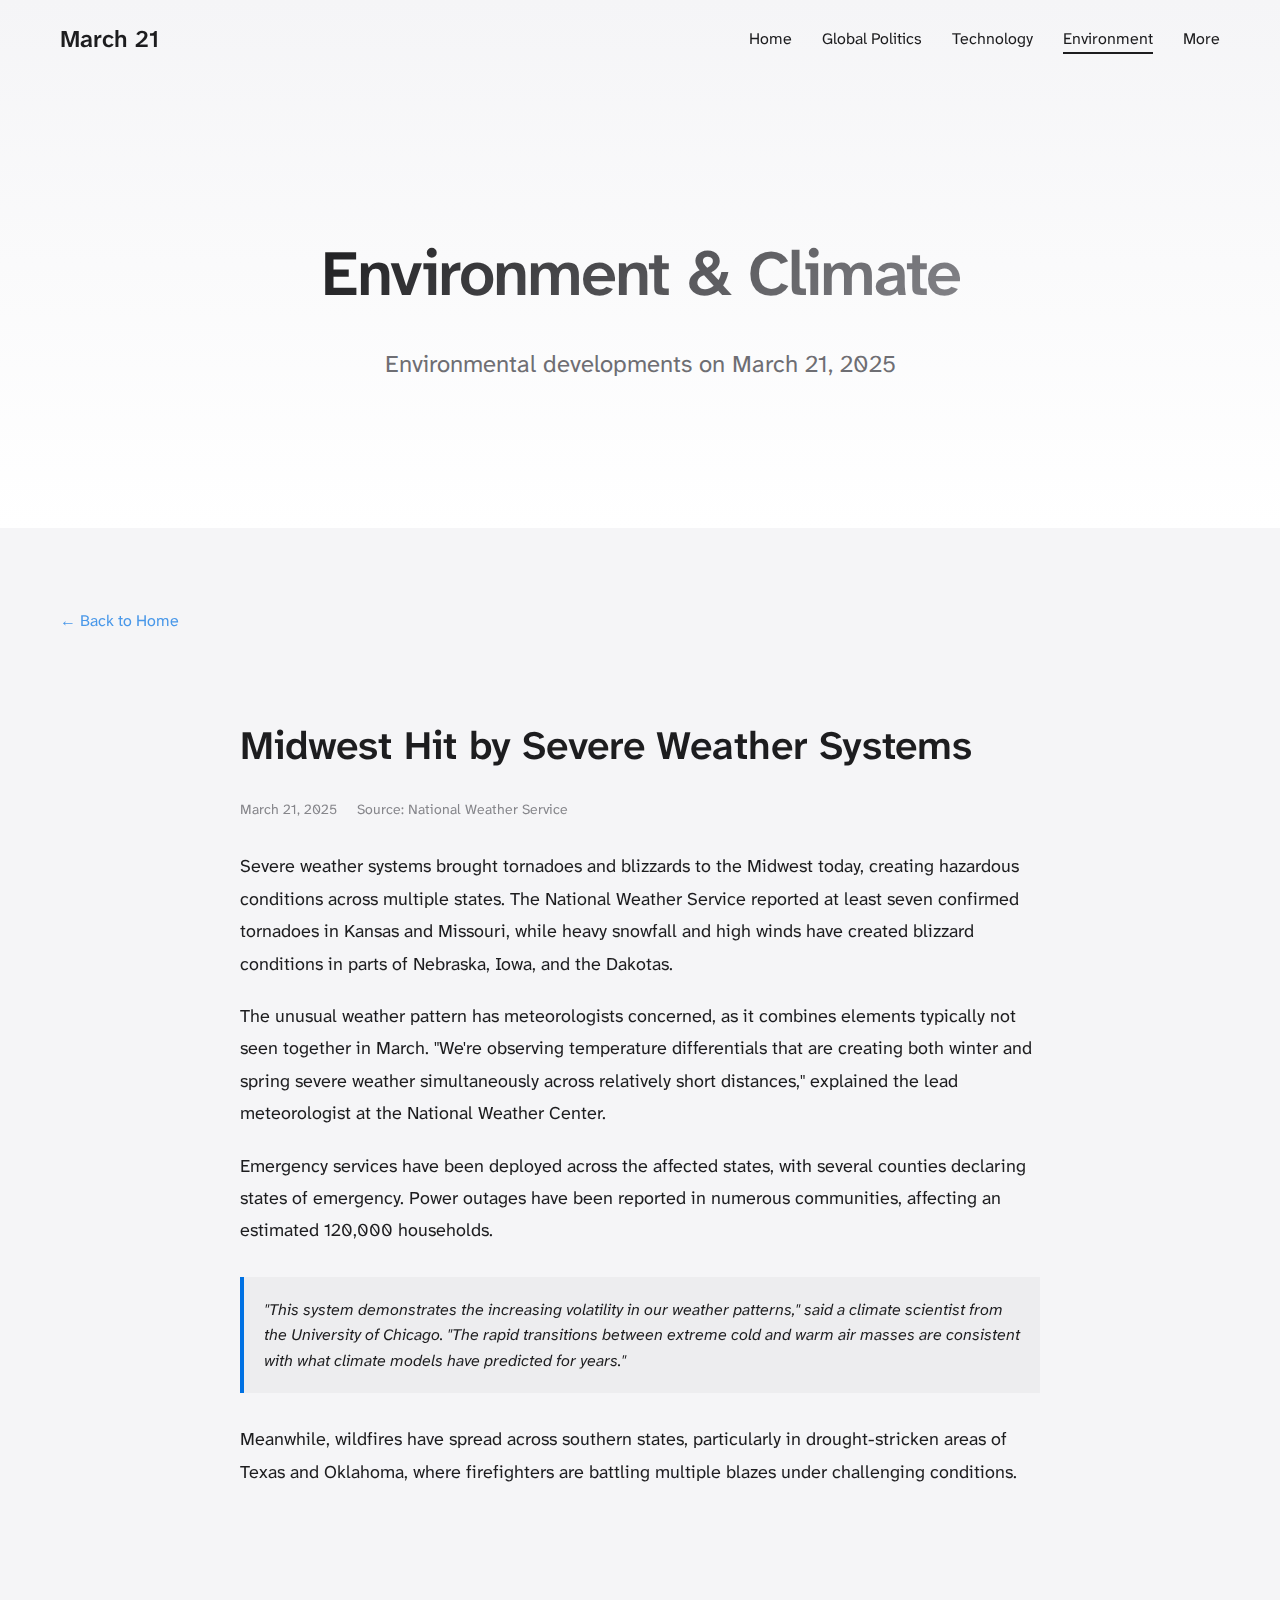
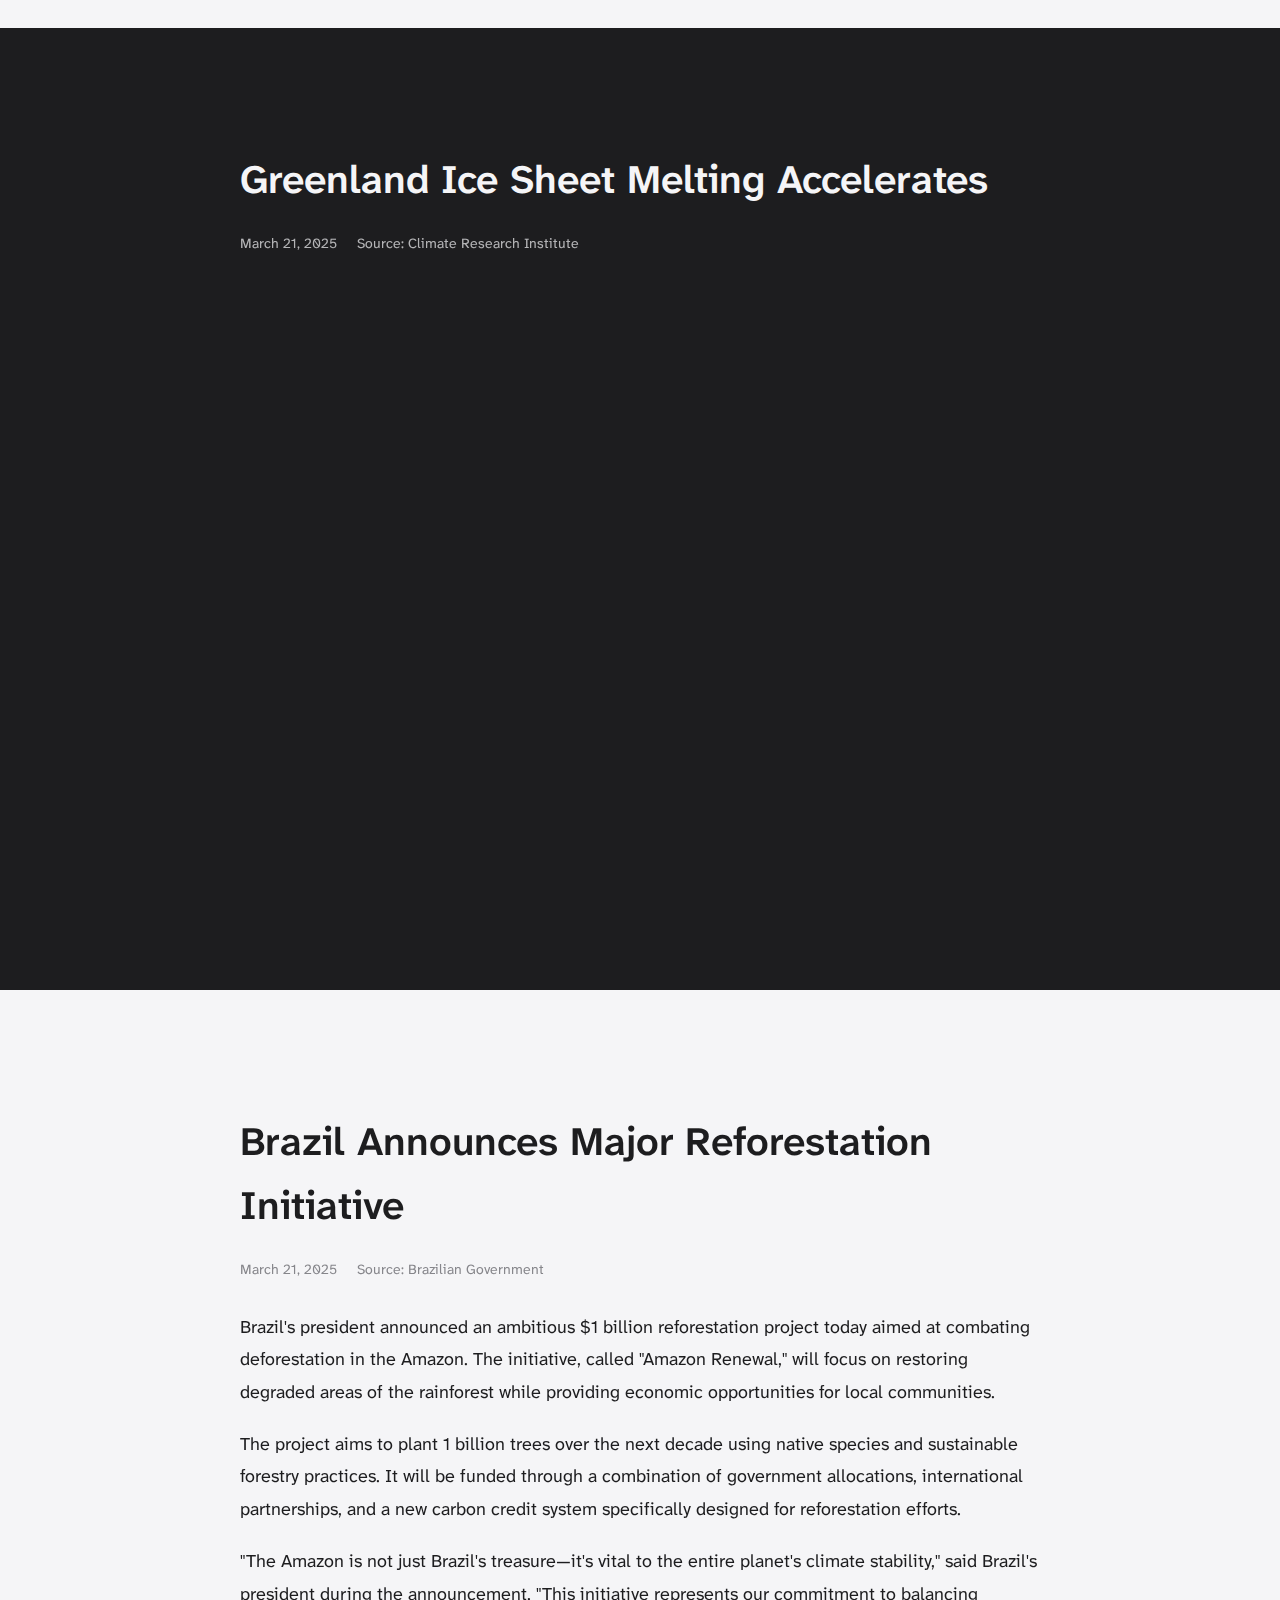
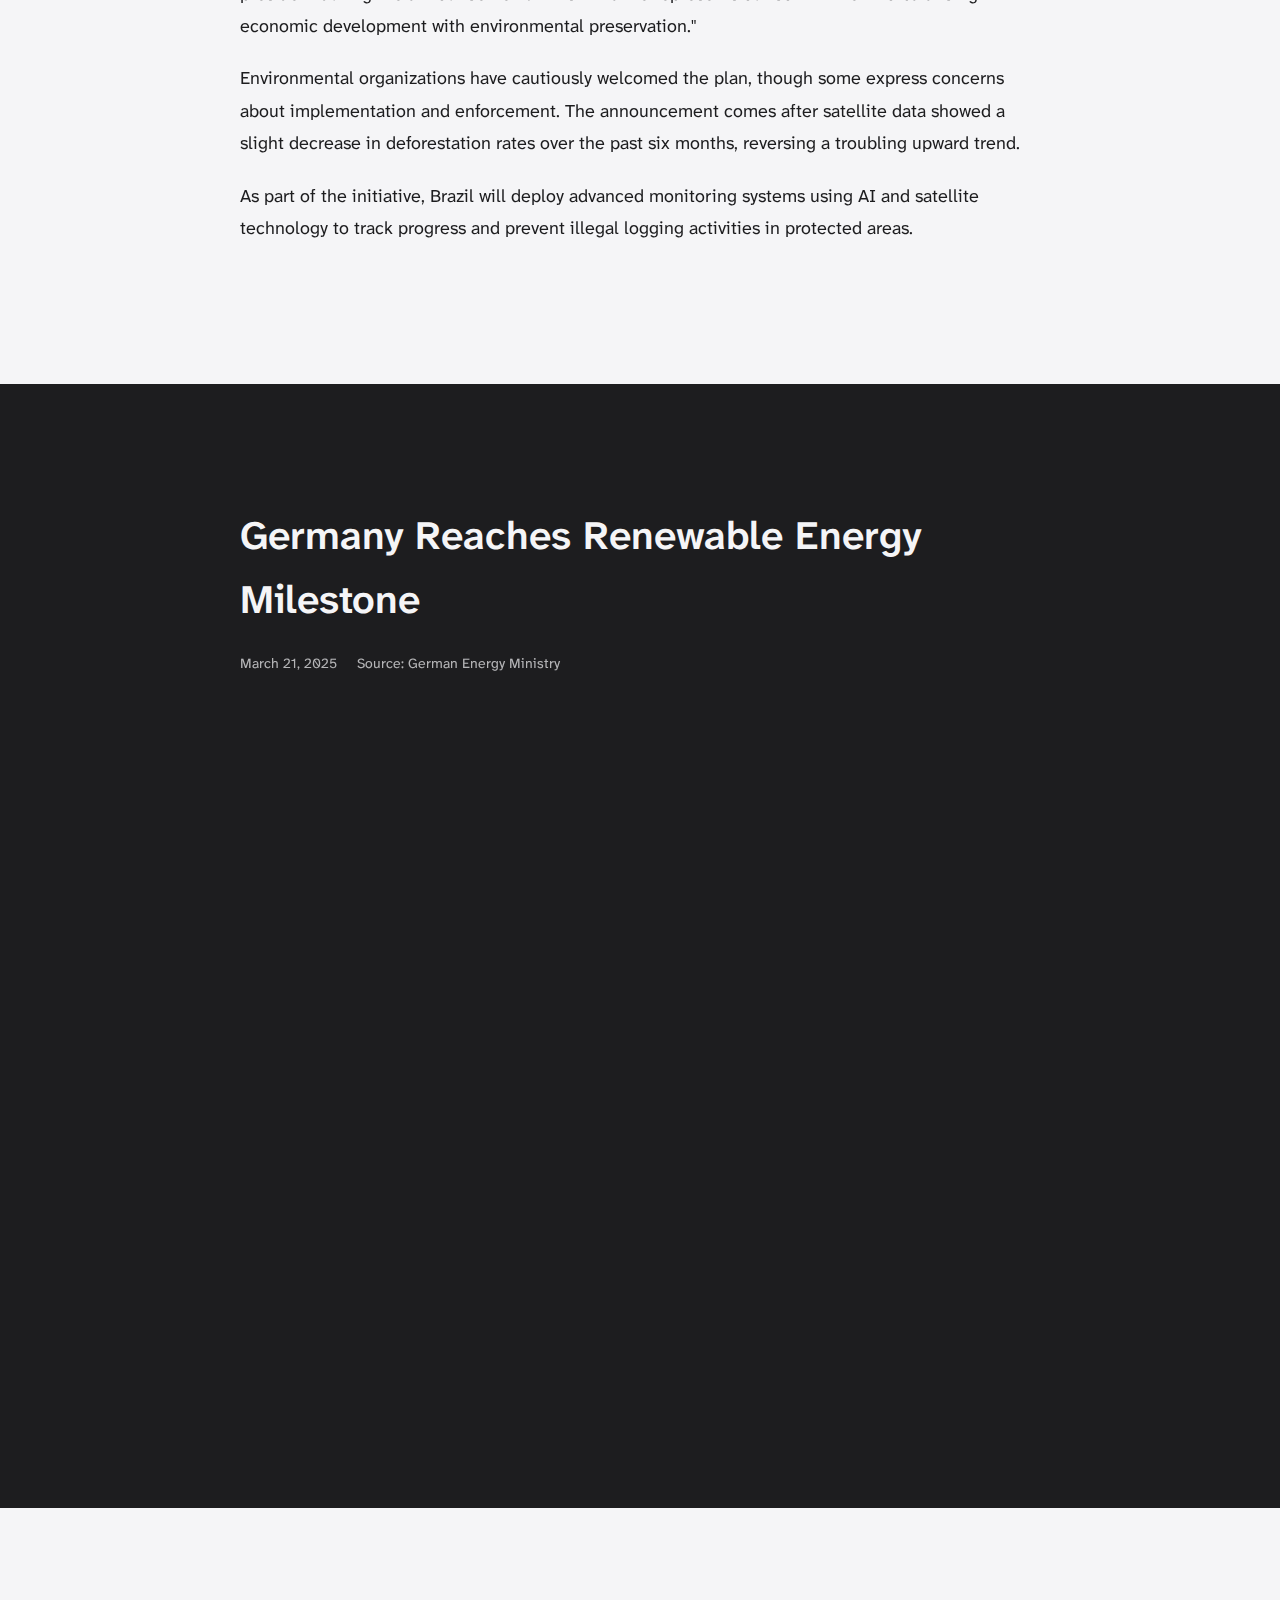
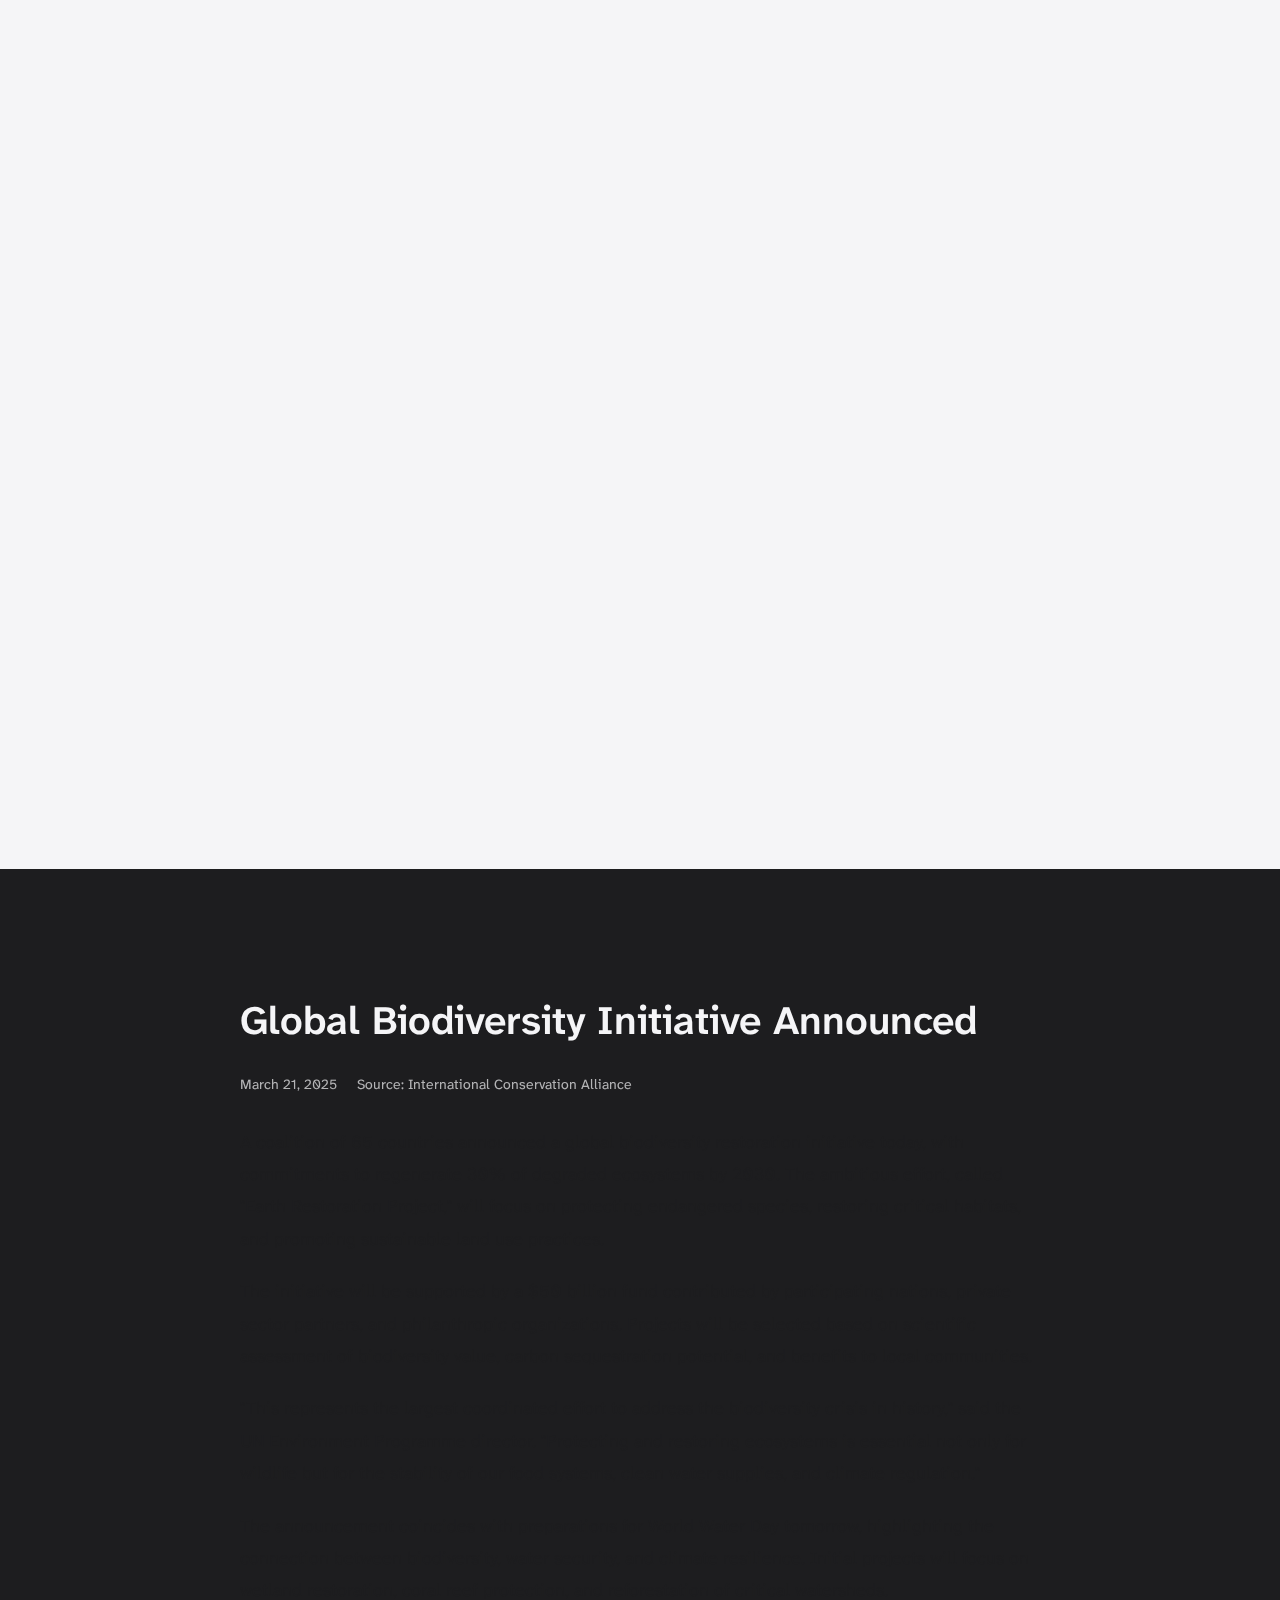
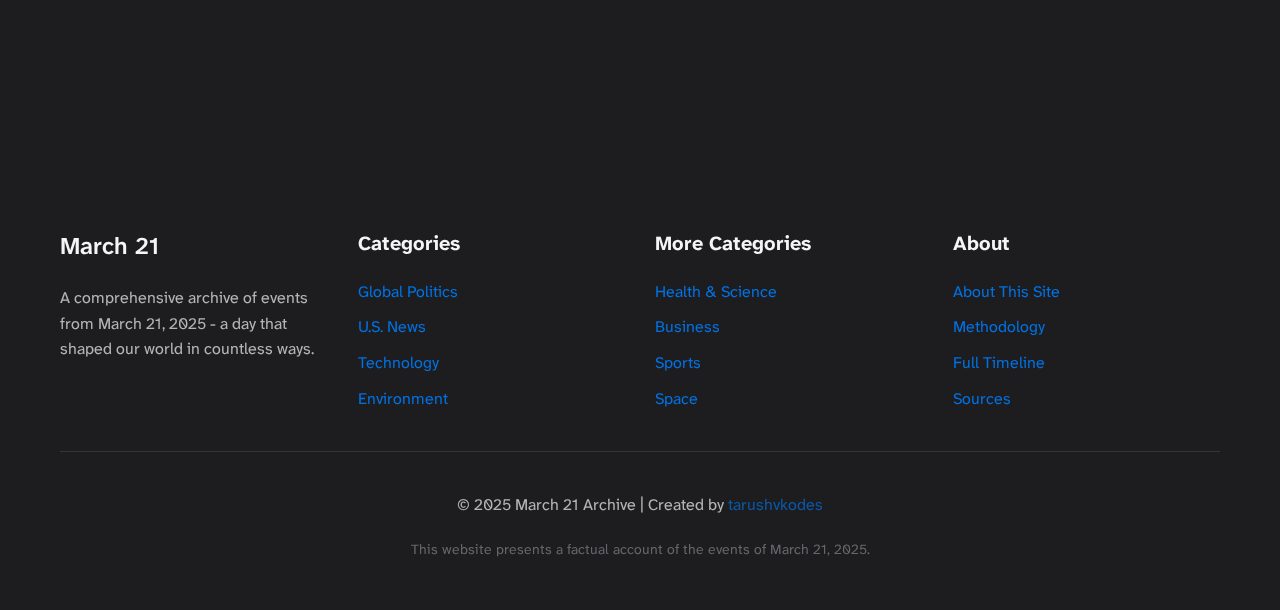
==== categories/environment.html @ 40aaa17e "Add health category page with articles and news updates" ====
<!DOCTYPE html>
<html lang="en">
<head>
    <meta charset="UTF-8">
    <meta name="viewport" content="width=device-width, initial-scale=1.0">
    <title>Environment | March 21, 2025</title>
    <link rel="stylesheet" href="../styles.css">
    <link rel="preconnect" href="https://fonts.googleapis.com">
    <link rel="preconnect" href="https://fonts.gstatic.com" crossorigin>
    <link href="https://fonts.googleapis.com/css2?family=Atkinson+Hyperlegible+Next:ital,wght@0,200..800;1,200..800&family=Atkinson+Hyperlegible:ital,wght@0,400;0,700;1,400;1,700&display=swap" rel="stylesheet">
    <meta name="description" content="Environmental news from March 21, 2025">
</head>
<body>
    <div class="cursor-glow"></div>
    
    <header class="category-header">
        <div class="container">
            <nav>
                <div class="logo"><a href="../index.html">March 21</a></div>
                <ul class="nav-links">
                    <li><a href="../index.html">Home</a></li>
                    <li><a href="politics.html">Global Politics</a></li>
                    <li><a href="technology.html">Technology</a></li>
                    <li><a href="environment.html" class="active">Environment</a></li>
                    <li><a href="more.html">More</a></li>
                </ul>
            </nav>
            
            <div class="hero">
                <h1 class="fade-in">Environment & Climate</h1>
                <p class="subtitle fade-in">Environmental developments on March 21, 2025</p>
            </div>
        </div>
    </header>

    <section id="midwest-weather" class="section">
        <div class="container">
            <a href="../index.html" class="back-link">← Back to Home</a>
            <article class="article">
                <h2>Midwest Hit by Severe Weather Systems</h2>
                <div class="article-meta">
                    <span>March 21, 2025</span>
                    <span>Source: National Weather Service</span>
                </div>
                <p>Severe weather systems brought tornadoes and blizzards to the Midwest today, creating hazardous conditions across multiple states. The National Weather Service reported at least seven confirmed tornadoes in Kansas and Missouri, while heavy snowfall and high winds have created blizzard conditions in parts of Nebraska, Iowa, and the Dakotas.</p>
                
                <p>The unusual weather pattern has meteorologists concerned, as it combines elements typically not seen together in March. "We're observing temperature differentials that are creating both winter and spring severe weather simultaneously across relatively short distances," explained the lead meteorologist at the National Weather Center.</p>
                
                <p>Emergency services have been deployed across the affected states, with several counties declaring states of emergency. Power outages have been reported in numerous communities, affecting an estimated 120,000 households.</p>

                <blockquote>
                    "This system demonstrates the increasing volatility in our weather patterns," said a climate scientist from the University of Chicago. "The rapid transitions between extreme cold and warm air masses are consistent with what climate models have predicted for years."
                </blockquote>

                <p>Meanwhile, wildfires have spread across southern states, particularly in drought-stricken areas of Texas and Oklahoma, where firefighters are battling multiple blazes under challenging conditions.</p>
            </article>
        </div>
    </section>

    <section id="greenland-ice" class="section dark">
        <div class="container">
            <article class="article">
                <h2>Greenland Ice Sheet Melting Accelerates</h2>
                <div class="article-meta">
                    <span>March 21, 2025</span>
                    <span>Source: Climate Research Institute</span>
                </div>
                <p>A new study published today revealed that Greenland's ice sheet is melting faster than previously predicted due to rising global temperatures. Researchers using satellite data and field measurements have documented unprecedented rates of ice loss, particularly along the western edge of the ice sheet.</p>
                
                <p>The study, conducted by an international team of glaciologists and climate scientists, indicates that current melting rates are approximately 30% higher than estimates from just three years ago. This acceleration could have significant implications for global sea level rise projections.</p>
                
                <p>"What's particularly concerning is that we're observing structural changes in the ice sheet that suggest a potential tipping point," said the lead researcher. "Once these processes begin, they can be difficult to reverse even if global temperatures stabilize."</p>

                <p>The findings indicate that if current trends continue, sea levels could rise by an additional 7-10 centimeters by 2050 compared to previous estimates, potentially affecting coastal communities worldwide. The researchers emphasized the urgent need for climate action to mitigate these effects.</p>
                
                <p>The study comes as world leaders prepare for the upcoming UN Climate Summit, where achieving net-zero emissions by 2050 will be a central focus of discussions.</p>
            </article>
        </div>
    </section>

    <section id="brazil-reforestation" class="section">
        <div class="container">
            <article class="article">
                <h2>Brazil Announces Major Reforestation Initiative</h2>
                <div class="article-meta">
                    <span>March 21, 2025</span>
                    <span>Source: Brazilian Government</span>
                </div>
                <p>Brazil's president announced an ambitious $1 billion reforestation project today aimed at combating deforestation in the Amazon. The initiative, called "Amazon Renewal," will focus on restoring degraded areas of the rainforest while providing economic opportunities for local communities.</p>
                
                <p>The project aims to plant 1 billion trees over the next decade using native species and sustainable forestry practices. It will be funded through a combination of government allocations, international partnerships, and a new carbon credit system specifically designed for reforestation efforts.</p>
                
                <p>"The Amazon is not just Brazil's treasure—it's vital to the entire planet's climate stability," said Brazil's president during the announcement. "This initiative represents our commitment to balancing economic development with environmental preservation."</p>

                <p>Environmental organizations have cautiously welcomed the plan, though some express concerns about implementation and enforcement. The announcement comes after satellite data showed a slight decrease in deforestation rates over the past six months, reversing a troubling upward trend.</p>
                
                <p>As part of the initiative, Brazil will deploy advanced monitoring systems using AI and satellite technology to track progress and prevent illegal logging activities in protected areas.</p>
            </article>
        </div>
    </section>

    <section id="renewable-energy" class="section dark">
        <div class="container">
            <article class="article">
                <h2>Germany Reaches Renewable Energy Milestone</h2>
                <div class="article-meta">
                    <span>March 21, 2025</span>
                    <span>Source: German Energy Ministry</span>
                </div>
                <p>Germany announced today that 80% of its energy now comes from renewable sources, marking a significant milestone in the country's transition away from fossil fuels. The achievement comes three years ahead of the government's original target and positions Germany as a global leader in renewable energy adoption.</p>
                
                <p>The energy mix includes wind (42%), solar (28%), biomass (6%), and hydroelectric power (4%), with the remaining 20% coming from natural gas and other sources. Nuclear power, which Germany began phasing out after the 2011 Fukushima disaster, now contributes zero percent to the national grid.</p>
                
                <p>"This achievement demonstrates that with the right policies and investments, a major industrial economy can successfully transition to clean energy," said Germany's Minister for Economic Affairs and Climate Action. "The next phase will focus on energy storage solutions and grid modernization to reach our 100% renewable goal by 2035."</p>

                <p>The transition has created over 300,000 jobs in the renewable sector while reducing Germany's carbon emissions by 65% compared to 1990 levels. The country's success has been attributed to consistent policy support, technological innovation, and strong public backing for climate initiatives.</p>
                
                <p>Industry analysts note that Germany's experience offers valuable lessons for other nations seeking to decarbonize their economies, particularly in managing grid stability with high percentages of variable renewable sources.</p>
            </article>
        </div>
    </section>

    <section id="other-environmental" class="section">
        <div class="container">
            <h2 class="section-title reveal">More Environmental Developments</h2>
            <div class="news-grid">
                <div class="news-card reveal">
                    <div class="news-content">
                        <h3>Antarctic Ice Shelf Collapse Warning</h3>
                        <div class="news-tags">
                            <span class="news-tag">Antarctica</span>
                            <span class="news-tag">Climate Crisis</span>
                        </div>
                        <p>Scientists issued warnings about the potential collapse of a major Antarctic ice shelf due to warming ocean temperatures. Satellite imagery shows significant cracks forming in the structure, raising concerns about accelerated ice loss.</p>
                    </div>
                </div>
                
                <div class="news-card reveal">
                    <div class="news-content">
                        <h3>California Drought Relief</h3>
                        <div class="news-tags">
                            <span class="news-tag">U.S.</span>
                            <span class="news-tag">Water Resources</span>
                        </div>
                        <p>Heavy rainfall over the past month has significantly alleviated California's long-standing drought conditions. Reservoir levels in key watersheds have risen to 85% of historical averages, providing relief to agriculture and municipal water systems.</p>
                    </div>
                </div>
                
                <div class="news-card reveal">
                    <div class="news-content">
                        <h3>Coral Reef Restoration Success</h3>
                        <div class="news-tags">
                            <span class="news-tag">Marine Conservation</span>
                            <span class="news-tag">Indonesia</span>
                        </div>
                        <p>Marine biologists reported significant progress in restoring coral reefs off the coast of Indonesia. The program, which uses heat-resistant coral species and innovative growing techniques, has revitalized over 20 hectares of damaged reef.</p>
                    </div>
                </div>
                
                <div class="news-card reveal">
                    <div class="news-content">
                        <h3>Electric Vehicle Adoption Surge</h3>
                        <div class="news-tags">
                            <span class="news-tag">Transportation</span>
                            <span class="news-tag">Clean Energy</span>
                        </div>
                        <p>Global electric vehicle sales reached record highs, accounting for 30% of all new car purchases this year. The surge is attributed to improved battery technology, expanded charging infrastructure, and government incentives in major markets.</p>
                    </div>
                </div>
                
                <div class="news-card reveal">
                    <div class="news-content">
                        <h3>Record Australian Heatwave</h3>
                        <div class="news-tags">
                            <span class="news-tag">Australia</span>
                            <span class="news-tag">Extreme Weather</span>
                        </div>
                        <p>Parts of Australia experienced record-breaking temperatures today, with some areas exceeding 46°C (115°F). Health officials have issued emergency warnings as the extreme heat strains power grids and increases wildfire risks.</p>
                    </div>
                </div>
                
                <div class="news-card reveal">
                    <div class="news-content">
                        <h3>Amazon Fires Intensify</h3>
                        <div class="news-tags">
                            <span class="news-tag">South America</span>
                            <span class="news-tag">Deforestation</span>
                        </div>
                        <p>Satellite images showed a significant increase in deforestation and fires in the Amazon rainforest, particularly in areas where enforcement has been reduced. Environmental groups are calling for immediate international intervention.</p>
                    </div>
                </div>
            </div>
        </div>
    </section>

    <section id="biodiversity" class="section dark">
        <div class="container">
            <article class="article">
                <h2>Global Biodiversity Initiative Announced</h2>
                <div class="article-meta">
                    <span>March 21, 2025</span>
                    <span>Source: International Conservation Alliance</span>
                </div>
                <p>A coalition of 65 countries announced a global biodiversity restoration initiative today, with commitments to regenerate 30% of degraded ecosystems by 2030. The ambitious effort, called "Earth Restoration Project," will focus on protecting endangered species, restoring critical habitats, and promoting sustainable land use practices.</p>
                
                <p>The initiative will be supported by a $50 billion fund contributed by participating nations, private sector partners, and philanthropic organizations. Projects will be selected based on scientific assessment of biodiversity value, carbon sequestration potential, and benefits to local communities.</p>
                
                <p>"This represents the largest coordinated effort to address the biodiversity crisis in history," said the UN Environment Programme director. "Protecting and restoring ecosystems is essential not only for wildlife but for the stability of our food systems, clean water supplies, and climate regulation."</p>

                <p>The announcement coincides with preparations for World Water Day tomorrow, highlighting the connection between biodiversity, water security, and climate resilience. Initial projects will focus on wetland restoration, coral reef protection, and reforestation of critical watersheds.</p>
            </article>
        </div>
    </section>

    <footer>
        <div class="container">
            <div class="footer-grid">
                <div class="footer-column">
                    <div class="logo footer-logo">March 21</div>
                    <p>A comprehensive archive of events from March 21, 2025 - a day that shaped our world in countless ways.</p>
                </div>
                <div class="footer-column">
                    <h4>Categories</h4>
                    <ul>
                        <li><a href="politics.html">Global Politics</a></li>
                        <li><a href="us-news.html">U.S. News</a></li>
                        <li><a href="technology.html">Technology</a></li>
                        <li><a href="environment.html">Environment</a></li>
                    </ul>
                </div>
                <div class="footer-column">
                    <h4>More Categories</h4>
                    <ul>
                        <li><a href="health.html">Health & Science</a></li>
                        <li><a href="business.html">Business</a></li>
                        <li><a href="sports.html">Sports</a></li>
                        <li><a href="space.html">Space</a></li>
                    </ul>
                </div>
                <div class="footer-column">
                    <h4>About</h4>
                    <ul>
                        <li><a href="../about.html">About This Site</a></li>
                        <li><a href="../methodology.html">Methodology</a></li>
                        <li><a href="../timeline.html">Full Timeline</a></li>
                        <li><a href="../sources.html">Sources</a></li>
                    </ul>
                </div>
            </div>
            <div class="footer-bottom">
                <p>© 2025 March 21 Archive | Created by <a href="https://github.com/tarushvkodes" target="_blank">tarushvkodes</a></p>
                <p class="footer-note">This website presents a factual account of the events of March 21, 2025.</p>
            </div>
        </div>
    </footer>

    <script src="../script.js"></script>
</body>
</html>
---- styles.css ----
/* Base styles and variables */
:root {
    --primary-dark: #111;
    --primary-light: #fff;
    --accent-color: #0071e3;
    --accent-hover: #0077ed;
    --gray-100: #f5f5f7;
    --gray-200: #e8e8ed;
    --gray-300: #d2d2d7;
    --gray-400: #86868b;
    --gray-500: #6e6e73;
    --gray-800: #1d1d1f;
    --transition-standard: all 0.3s cubic-bezier(0.25, 0.46, 0.45, 0.94);
    --transition-slow: all 0.5s cubic-bezier(0.25, 0.46, 0.45, 0.94);
    --shadow-soft: 0 10px 30px rgba(0, 0, 0, 0.05);
    --shadow-strong: 0 30px 60px rgba(0, 0, 0, 0.12);
    --primary-color: #0071e3;
    --secondary-color: #146ef5;
    --dark-bg: #1d1d1f;
    --light-bg: #f5f5f7;
    --text-color: #1d1d1f;
    --text-color-light: #f5f5f7;
    --text-color-muted: #86868b;
    --border-color: #d2d2d7;
    --card-bg: #fff;
    --card-bg-dark: #2c2c2e;
    --shadow: 0 4px 12px rgba(0, 0, 0, 0.08);
    --transition: all 0.3s ease;
    --radius: 12px;
    --primary-font: 'Atkinson Hyperlegible Next', 'Atkinson Hyperlegible', -apple-system, BlinkMacSystemFont, 'Segoe UI', Roboto, Oxygen, Ubuntu, Cantarell, 'Open Sans', 'Helvetica Neue', sans-serif;
}

/* Reset and Base */
* {
    margin: 0;
    padding: 0;
    box-sizing: border-box;
}

html {
    scroll-behavior: smooth;
    font-size: 16px;
}

body {
    font-family: var(--primary-font);
    line-height: 1.6;
    color: var(--text-color);
    background-color: var(--light-bg);
    overflow-x: hidden;
}

a {
    color: var(--primary-color);
    text-decoration: none;
    transition: var(--transition);
}

a:hover {
    color: var(--secondary-color);
}

ul {
    list-style: none;
}

img {
    max-width: 100%;
    height: auto;
}

/* Layout */
.container {
    width: 100%;
    max-width: 1200px;
    margin: 0 auto;
    padding: 0 20px;
    position: relative;
}

.section {
    padding: 80px 0;
    position: relative;
    overflow: hidden;
}

.section.dark {
    background-color: var(--dark-bg);
    color: var(--text-color-light);
}

/* Custom cursor glow effect */
.cursor-glow {
    position: fixed;
    width: 300px;
    height: 300px;
    border-radius: 50%;
    background: radial-gradient(circle, rgba(20, 110, 245, 0.15) 0%, rgba(255, 255, 255, 0) 70%);
    pointer-events: none;
    transform: translate(-50%, -50%);
    z-index: -1;
    opacity: 0;
    transition: opacity 0.3s ease;
}

/* Navigation */
header {
    min-height: 100vh;
    display: flex;
    flex-direction: column;
    position: relative;
    background: linear-gradient(180deg, #f5f5f7 0%, #ffffff 100%);
}

/* Smaller header for category pages */
header.category-header {
    min-height: 50vh;
}

nav {
    display: flex;
    justify-content: space-between;
    align-items: center;
    padding: 20px 0;
    position: relative;
    z-index: 100;
}

.scrolled nav {
    background-color: rgba(255, 255, 255, 0.9);
    backdrop-filter: blur(20px);
    -webkit-backdrop-filter: blur(20px);
    padding: 20px 30px;
    border-radius: 20px;
    box-shadow: var(--shadow-soft);
    transform: translateY(15px);
}

.logo {
    font-weight: 600;
    font-size: 1.5rem;
}

.logo a {
    color: inherit;
    text-decoration: none;
}

.logo a:hover {
    color: var(--accent-color);
}

.nav-links {
    display: flex;
    list-style: none;
    gap: 30px;
}

.nav-links li a {
    text-decoration: none;
    color: inherit;
    font-weight: 400;
    transition: var(--transition);
    position: relative;
}

.nav-links li a::after {
    content: '';
    position: absolute;
    bottom: -5px;
    left: 0;
    width: 0;
    height: 2px;
    background-color: currentColor;
    transition: var(--transition);
}

.nav-links li a:hover::after,
.nav-links li a.active::after {
    width: 100%;
}

/* Hero section */
.hero {
    display: flex;
    flex-direction: column;
    justify-content: center;
    align-items: center;
    text-align: center;
    height: 100vh;
    padding-top: 60px;
}

.category-header .hero {
    height: 50vh;
}

.hero h1 {
    font-size: 4rem;
    font-weight: 600;
    letter-spacing: -2px;
    margin-bottom: 20px;
    background: linear-gradient(135deg, var(--gray-800) 0%, var(--gray-400) 100%);
    -webkit-background-clip: text;
    -webkit-text-fill-color: transparent;
}

.hero .subtitle {
    font-size: 1.5rem;
    font-weight: 400;
    color: var(--gray-500);
    max-width: 600px;
    margin: 0 auto 60px;
}

.scroll-indicator {
    position: absolute;
    bottom: 40px;
    left: 50%;
    transform: translateX(-50%);
    display: flex;
    flex-direction: column;
    align-items: center;
    gap: 10px;
    color: var(--gray-400);
    animation: fadeInUp 2s ease forwards;
    opacity: 0;
    animation-delay: 2s;
}

.scroll-indicator span {
    font-size: 0.875rem;
    letter-spacing: 1px;
}

.arrow {
    width: 30px;
    height: 30px;
    border-right: 2px solid white;
    border-bottom: 2px solid white;
    transform: rotate(45deg);
    animation: bounceArrow 2s infinite;
}

/* Sections */
.section-title {
    font-size: 2.5rem;
    font-weight: 600;
    letter-spacing: -1px;
    margin-bottom: 40px;
    text-align: center;
}

.dark .section-title {
    background: linear-gradient(135deg, var(--primary-light) 0%, var(--gray-300) 100%);
    -webkit-background-clip: text;
    -webkit-text-fill-color: transparent;
}

.section-subtitle {
    font-size: 1.25rem;
    margin-bottom: 50px;
    text-align: center;
    color: var(--text-color-muted);
}

.dark .section-subtitle {
    color: var(--text-color-light);
    opacity: 0.7;
}

/* Highlights section */
.highlights-grid {
    display: grid;
    grid-template-columns: repeat(auto-fit, minmax(250px, 1fr));
    gap: 30px;
    margin: 40px 0;
}

.highlight-card {
    background-color: var(--card-bg);
    border-radius: var(--radius);
    padding: 30px;
    transition: var(--transition);
    transform: translateY(0);
    box-shadow: var(--shadow);
    display: flex;
    flex-direction: column;
}

.dark .highlight-card {
    background-color: var(--card-bg-dark);
}

.highlight-card:hover {
    transform: translateY(-5px);
    box-shadow: 0 10px 30px rgba(0, 0, 0, 0.15);
}

.card-icon {
    font-size: 2rem;
    margin-bottom: 15px;
}

.highlight-card h3 {
    font-size: 1.5rem;
    font-weight: 500;
    margin-bottom: 15px;
}

.highlight-card p {
    color: var(--text-color-muted);
    flex-grow: 1;
}

.dark .highlight-card p {
    color: var(--text-color-light);
    opacity: 0.7;
}

.card-link {
    margin-top: 20px;
    font-weight: 500;
    display: inline-flex;
    align-items: center;
}

.card-link:after {
    content: '→';
    margin-left: 5px;
    transition: var(--transition);
}

.card-link:hover:after {
    margin-left: 10px;
}

/* Category Grid for Homepage */
.category-grid {
    display: grid;
    grid-template-columns: repeat(auto-fill, minmax(300px, 1fr));
    gap: 30px;
    margin: 40px 0;
}

.category-card {
    background-color: rgba(255, 255, 255, 0.1);
    border: 1px solid rgba(255, 255, 255, 0.1);
    border-radius: var(--radius);
    padding: 30px;
    transition: var(--transition);
    text-align: center;
    color: white;
    text-decoration: none;
}

.category-card:hover {
    background-color: rgba(255, 255, 255, 0.15);
    transform: translateY(-5px);
    border-color: rgba(255, 255, 255, 0.2);
    color: white;
}

.category-icon {
    font-size: 2rem;
    margin-bottom: 20px;
}

.category-card h3 {
    font-size: 1.5rem;
    font-weight: 500;
    margin-bottom: 15px;
}

.category-card p {
    opacity: 0.8;
}

/* Technology section */
.tech-showcase {
    display: grid;
    grid-template-columns: repeat(auto-fit, minmax(300px, 1fr));
    gap: 30px;
    margin-top: 40px;
}

.tech-item {
    background-color: rgba(255, 255, 255, 0.1);
    border-radius: var(--radius);
    padding: 30px;
    box-shadow: var(--shadow);
}

.tech-item h3 {
    font-size: 1.5rem;
    font-weight: 500;
    margin-bottom: 15px;
}

.tech-item p {
    opacity: 0.8;
    margin-bottom: 20px;
}

.tech-details {
    display: flex;
    flex-wrap: wrap;
    gap: 10px;
    margin-bottom: 20px;
}

.tech-details span {
    background-color: rgba(255, 255, 255, 0.1);
    padding: 5px 12px;
    border-radius: 20px;
    font-size: 0.875rem;
}

/* Timeline section */
.event-timeline {
    position: relative;
    max-width: 800px;
    margin: 0 auto 50px;
    padding: 20px 0;
}

.event-timeline::before {
    content: '';
    position: absolute;
    left: 30px;
    top: 0;
    bottom: 0;
    width: 2px;
    background-color: var(--border-color);
}

.dark .event-timeline::before {
    background-color: rgba(255, 255, 255, 0.2);
}

.timeline-item {
    margin-bottom: 60px;
    position: relative;
    padding-left: 80px;
    padding: 0 0 40px 50px;
}

.timeline-marker {
    position: absolute;
    left: 22px;
    top: 5px;
    width: 20px;
    height: 20px;
    border-radius: 50%;
    background-color: var(--primary-color);
    border: 3px solid white;
    box-shadow: 0 0 0 3px rgba(0, 113, 227, 0.3);
    left: 13px;
    top: 15px;
    width: 16px;
    height: 16px;
}

.timeline-content {
    background-color: var(--card-bg);
    padding: 20px;
    border-radius: var(--radius);
    box-shadow: var(--shadow);
    position: relative;
}

.dark .timeline-content {
    background-color: var(--card-bg-dark);
}

.timeline-content h3 {
    font-size: 1.5rem;
    font-weight: 500;
    margin-bottom: 10px;
}

.timeline-content p {
    color: var(--text-color-muted);
    margin-bottom: 15px;
}

.dark .timeline-content p {
    color: var(--text-color-light);
    opacity: 0.7;
}

.timeline-more-button {
    text-align: center;
    margin-top: 40px;
    display: flex;
    justify-content: center;
}

/* Culture section */
.culture-grid {
    display: grid;
    grid-template-columns: repeat(auto-fit, minmax(300px, 1fr));
    gap: 30px;
}

.culture-item {
    background-color: var(--card-bg);
    border-radius: var(--radius);
    padding: 30px;
    box-shadow: var(--shadow);
}

.culture-item:hover {
    background-color: rgba(255, 255, 255, 0.07);
}

.culture-item h3 {
    font-size: 1.5rem;
    font-weight: 500;
    margin-bottom: 15px;
    color: var(--accent-color);
}

.culture-item p {
    color: var(--text-color-muted);
}

/* Sources section */
.sources-list {
    display: grid;
    grid-template-columns: repeat(auto-fit, minmax(250px, 1fr));
    gap: 30px;
    margin: 40px 0;
}

.source-item {
    padding: 20px;
    background-color: rgba(255, 255, 255, 0.05);
    border-radius: var(--radius);
}

.source-item h3 {
    font-size: 1.25rem;
    margin-bottom: 20px;
    opacity: 0.9;
}

.source-item ul {
    list-style-type: none;
}

.source-item li {
    padding: 8px 0;
    border-bottom: 1px solid rgba(255, 255, 255, 0.1);
}

.source-item li:last-child {
    border-bottom: none;
}

.source-disclaimer {
    text-align: center;
    opacity: 0.7;
    margin-top: 40px;
}

/* Button styles */
.button {
    display: inline-block;
    background-color: var(--primary-color);
    color: var(--primary-light);
    padding: 12px 25px;
    border-radius: 30px;
    font-weight: 500;
    transition: var(--transition);
}

.button:hover {
    background-color: var(--secondary-color);
    color: white;
    transform: translateY(-2px);
    box-shadow: 0 10px 20px rgba(0, 0, 0, 0.1);
}

/* Category page specific styles */
.news-grid {
    display: grid;
    grid-template-columns: repeat(auto-fit, minmax(300px, 1fr));
    gap: 30px;
    margin: 40px 0;
}

.news-card {
    background: var(--card-bg);
    border-radius: var(--radius);
    overflow: hidden;
    box-shadow: var(--shadow);
    transition: var(--transition);
    height: 100%;
}

.dark .news-card {
    background-color: var(--card-bg-dark);
}

.news-card:hover {
    transform: translateY(-5px);
    box-shadow: 0 10px 30px rgba(0, 0, 0, 0.15);
}

.news-image {
    width: 100%;
    height: 200px;
    background-size: cover;
    background-position: center;
    object-fit: cover;
}

.news-content {
    padding: 20px;
}

.news-content h3 {
    font-size: 1.25rem;
    margin-bottom: 10px;
}

.news-content p {
    color: var(--gray-500);
    margin-bottom: 20px;
}

.news-tags {
    display: flex;
    flex-wrap: wrap;
    gap: 10px;
    margin-bottom: 15px;
}

.news-tag {
    background: var(--gray-200);
    padding: 5px 12px;
    border-radius: 20px;
    font-size: 0.8rem;
    font-weight: 500;
    color: var(--gray-800);
    background-color: rgba(0, 113, 227, 0.1);
    color: var(--primary-color);
    padding: 4px 10px;
    border-radius: 20px;
    font-size: 0.75rem;
    font-weight: 500;
}

.dark .news-tag {
    background-color: rgba(0, 113, 227, 0.2);
}

/* Article content */
.article {
    max-width: 800px;
    margin: 0 auto;
    padding: 40px 0;
}

.article h2 {
    font-size: 2.5rem;
    font-weight: 600;
    margin-bottom: 20px;
}

.article p {
    font-size: 1.125rem;
    line-height: 1.8;
    margin-bottom: 20px;
    color: var(--gray-800);
}

.article blockquote {
    border-left: 4px solid var(--primary-color);
    padding: 20px;
    margin: 30px 0;
    background-color: rgba(0, 0, 0, 0.03);
    font-style: italic;
}

.dark .article blockquote {
    background-color: rgba(255, 255, 255, 0.05);
}

.article-meta {
    display: flex;
    align-items: center;
    gap: 20px;
    margin-bottom: 30px;
    font-size: 0.875rem;
    color: var(--text-color-muted);
}

.dark .article-meta {
    color: var(--text-color-light);
    opacity: 0.7;
}

.article-meta span {
    display: flex;
    align-items: center;
    gap: 5px;
}

.back-link {
    display: inline-flex;
    align-items: center;
    gap: 5px;
    color: var(--accent-color);
    margin-bottom: 20px;
    display: inline-block;
    margin-bottom: 40px;
    opacity: 0.7;
    transition: var(--transition);
}

.back-link:hover {
    text-decoration: underline;
    opacity: 1;
}

/* Footer */
footer {
    background-color: var(--dark-bg);
    color: var(--text-color-light);
    padding: 80px 0 40px;
}

.footer-grid {
    display: grid;
    grid-template-columns: repeat(auto-fit, minmax(200px, 1fr));
    gap: 30px;
    margin-bottom: 40px;
}

.footer-column h4 {
    font-size: 1.25rem;
    margin-bottom: 20px;
}

.footer-column ul {
    display: flex;
    flex-direction: column;
    gap: 10px;
    list-style-type: none;
}

.footer-column ul a:hover {
    color: var(--accent-color);
}

.footer-logo {
    margin-bottom: 20px;
}

.footer-column p {
    opacity: 0.7;
    margin-bottom: 20px;
}

.footer-bottom {
    padding-top: 40px;
    border-top: 1px solid rgba(255, 255, 255, 0.1);
    text-align: center;
}

.footer-bottom p {
    opacity: 0.7;
    margin-bottom: 10px;
}

.footer-note {
    color: var(--gray-400);
    max-width: 500px;
    margin: 20px auto;
    font-size: 0.875rem;
    opacity: 0.5;
}

.footer-links {
    display: flex;
    justify-content: center;
    gap: 20px;
    margin-top: 20px;
}

.footer-links a {
    color: var(--text-color-light);
    opacity: 0.7;
    font-size: 0.875rem;
}

.footer-links a:hover {
    color: var(--accent-hover);
    text-decoration: underline;
    opacity: 1;
    color: var(--primary-color);
}

/* Animations */
@keyframes fadeInUp {
    from {
        opacity: 0;
        transform: translateY(20px);
    }
    to {
        opacity: 1;
        transform: translateY(0);
    }
}

@keyframes bounceArrow {
    0%, 100% {
        transform: translateY(0) rotate(45deg);
    }
    50% {
        transform: translateY(10px) rotate(45deg);
    }
}

@keyframes fadeIn {
    from {
        opacity: 0;
        transform: translateY(20px);
    }
    to {
        opacity: 1;
        transform: translateY(0);
    }
}

@keyframes fadeInUp {
    0% {
        opacity: 0.3;
        transform: translate(-50%, 10px);
    }
    50% {
        opacity: 0.7;
        transform: translate(-50%, 0);
    }
    100% {
        opacity: 0.3;
        transform: translate(-50%, 10px);
    }
}

.fade-in {
    opacity: 0;
    animation: fadeInUp 1s ease forwards;
}

.fade-in:nth-child(2) {
    animation-delay: 0.3s;
}

.fade-in {
    animation: fadeIn 1s ease forwards;
}

.fade-in:nth-child(1) {
    animation-delay: 0.2s;
}

.fade-in:nth-child(2) {
    animation-delay: 0.4s;
}

.fade-in:nth-child(3) {
    animation-delay: 0.6s;
}

.reveal {
    opacity: 0;
    transform: translateY(30px);
    transition: all 1s cubic-bezier(0.5, 0, 0, 1);
    transition: opacity 0.8s ease, transform 0.8s ease;
}

.reveal.active {
    opacity: 1;
    transform: translateY(0);
}

/* Responsive */
@media (max-width: 1024px) {
    .hero h1 {
        font-size: 3rem;
    }
    
    .section-title {
        font-size: 2.5rem;
    }
    
    .article h2 {
        font-size: 2rem;
    }
}

@media (max-width: 992px) {
    .hero h1 {
        font-size: 3rem;
    }
    
    .section-title {
        font-size: 2rem;
    }
    
    .article h2 {
        font-size: 2rem;
    }
}

@media (max-width: 768px) {
    .hero h1 {
        font-size: 2.5rem;
    }
    
    .section {
        padding: 60px 0;
    }
    
    .nav-links {
        display: none;
        gap: 15px;
    }
    
    .timeline-content {
        padding-left: 0;
    }
    
    .footer-grid {
        grid-template-columns: 1fr 1fr;
    }
    
    .hero {
        padding: 60px 0;
    }
    
    .category-header {
        height: 40vh;
    }
    
    .highlights-grid, 
    .category-grid, 
    .news-grid,
    .tech-showcase,
    .culture-grid,
    .sources-list {
        grid-template-columns: 1fr;
    }
    
    .footer-grid {
        grid-template-columns: repeat(auto-fit, minmax(150px, 1fr));
    }
}

@media (max-width: 576px) {
    nav {
        flex-direction: column;
        gap: 15px;
    }
    
    .nav-links {
        font-size: 0.875rem;
    }
    
    .hero h1 {
        font-size: 2rem;
    }
    
    .subtitle {
        font-size: 1.2rem;
    }
    
    .section-title {
        font-size: 1.75rem;
    }
    
    .article h2 {
        font-size: 1.75rem;
    }
    
    .timeline-item {
        padding-left: 40px;
    }
    
    .timeline-marker {
        width: 12px;
        height: 12px;
        left: 15px;
    }
    
    .article-meta {
        flex-direction: column;
        gap: 5px;
    }
}

@media (max-width: 480px) {
    .hero h1 {
        font-size: 2.5rem;
    }
    
    .hero .subtitle {
        font-size: 1.2rem;
    }
    
    .section-title {
        font-size: 2rem;
    }
    
    .article h2 {
        font-size: 1.8rem;
    }
    
    .footer-grid {
        grid-template-columns: 1fr;
    }
}
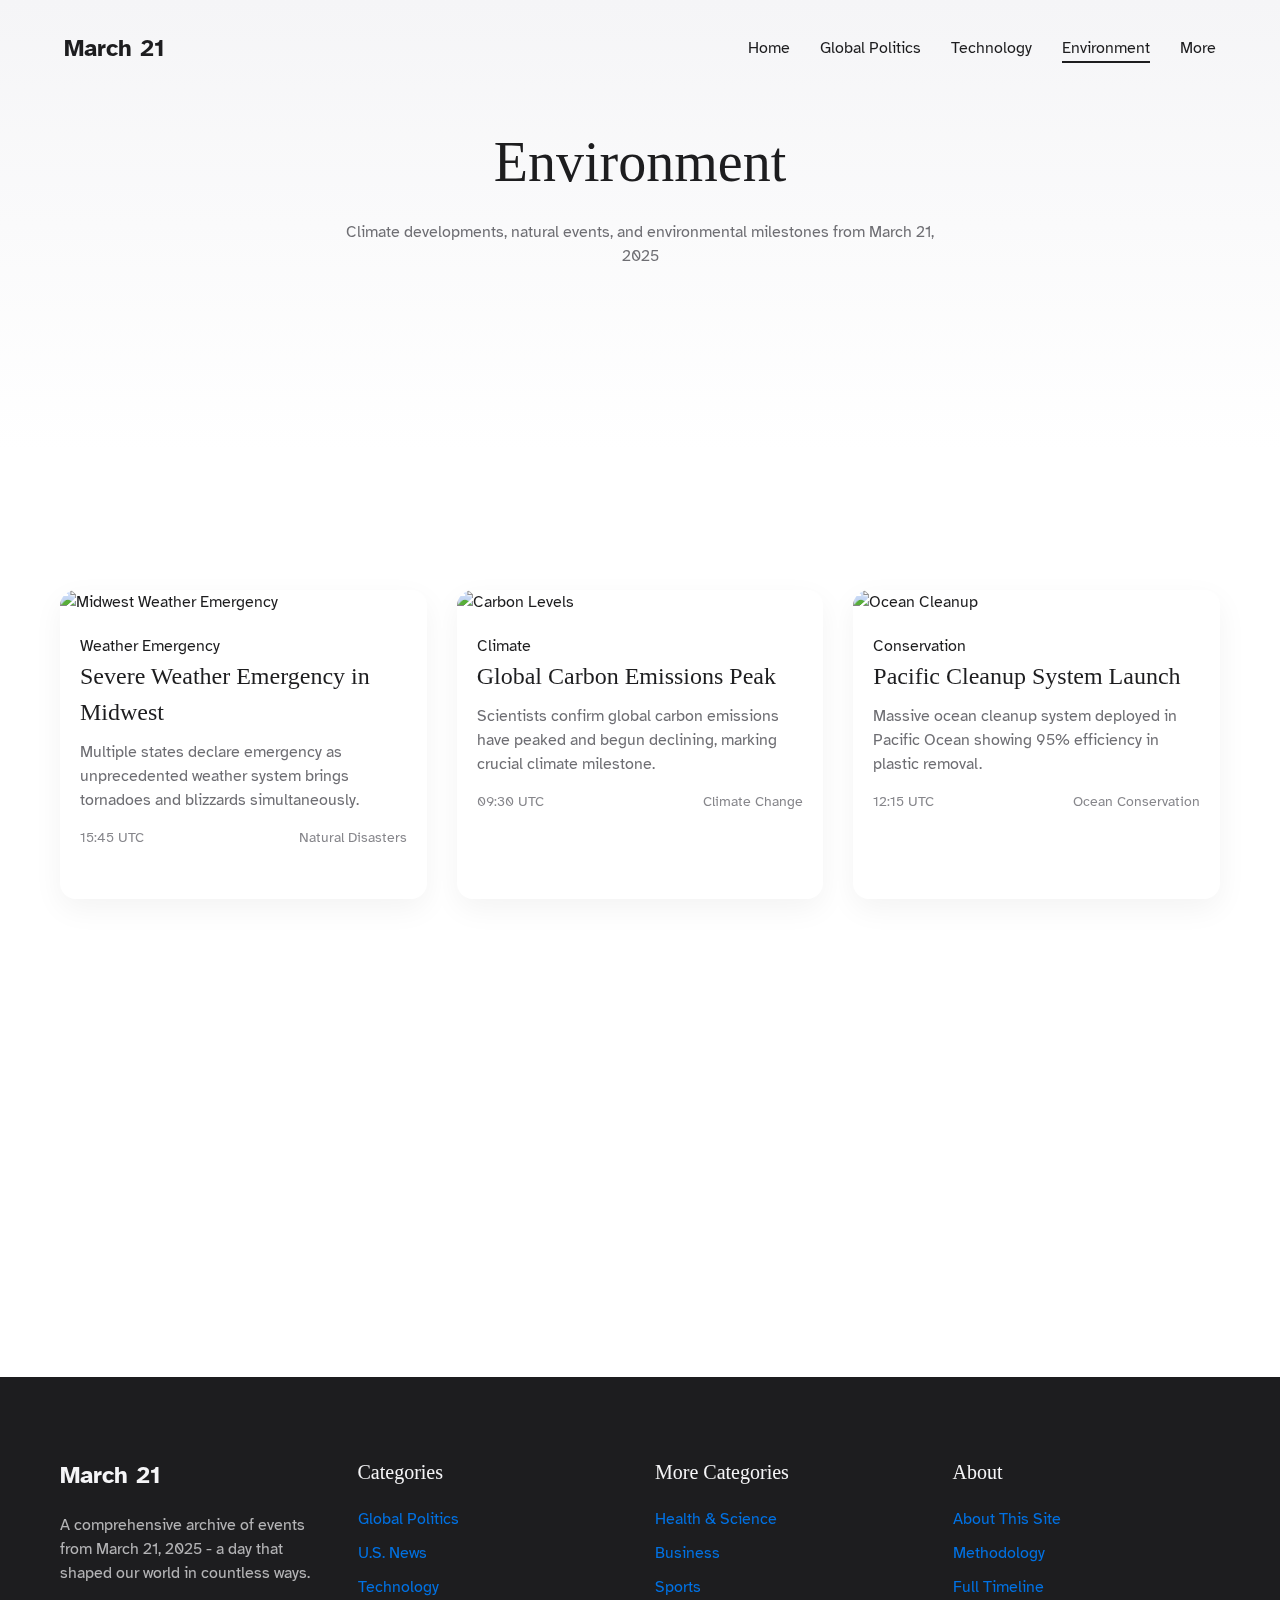
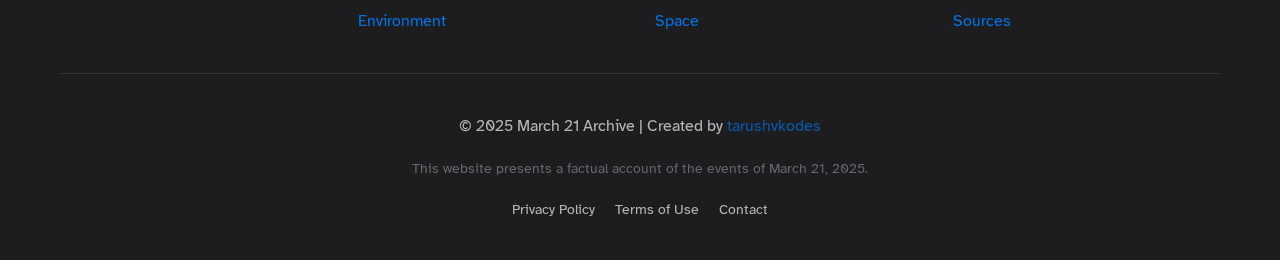
==== commit d1581123: "Enhance styling and functionality for category pages and navbar interactions" ====
--- a/categories/environment.html
+++ b/categories/environment.html
@@ -3,212 +3,92 @@
 <head>
     <meta charset="UTF-8">
     <meta name="viewport" content="width=device-width, initial-scale=1.0">
-    <title>Environment | March 21, 2025</title>
+    <title>Environment | March 21, 2025 Archive</title>
     <link rel="stylesheet" href="../styles.css">
     <link rel="preconnect" href="https://fonts.googleapis.com">
     <link rel="preconnect" href="https://fonts.gstatic.com" crossorigin>
     <link href="https://fonts.googleapis.com/css2?family=Atkinson+Hyperlegible+Next:ital,wght@0,200..800;1,200..800&family=Atkinson+Hyperlegible:ital,wght@0,400;0,700;1,400;1,700&display=swap" rel="stylesheet">
-    <meta name="description" content="Environmental news from March 21, 2025">
+    <meta name="description" content="Environmental developments and climate events from March 21, 2025">
 </head>
 <body>
     <div class="cursor-glow"></div>
     
+    <div class="nav-container">
+        <div class="nav-background"></div>
+        <nav>
+            <div class="logo"><a href="../index.html">March 21</a></div>
+            <ul class="nav-links">
+                <li><a href="../index.html">Home</a></li>
+                <li><a href="politics.html">Global Politics</a></li>
+                <li><a href="technology.html">Technology</a></li>
+                <li><a href="environment.html" class="active">Environment</a></li>
+                <li><a href="more.html">More</a></li>
+            </ul>
+        </nav>
+    </div>
+
     <header class="category-header">
         <div class="container">
-            <nav>
-                <div class="logo"><a href="../index.html">March 21</a></div>
-                <ul class="nav-links">
-                    <li><a href="../index.html">Home</a></li>
-                    <li><a href="politics.html">Global Politics</a></li>
-                    <li><a href="technology.html">Technology</a></li>
-                    <li><a href="environment.html" class="active">Environment</a></li>
-                    <li><a href="more.html">More</a></li>
-                </ul>
-            </nav>
-            
-            <div class="hero">
-                <h1 class="fade-in">Environment & Climate</h1>
-                <p class="subtitle fade-in">Environmental developments on March 21, 2025</p>
-            </div>
+            <h1 class="category-title reveal">Environment</h1>
+            <p class="category-description reveal">Climate developments, natural events, and environmental milestones from March 21, 2025</p>
         </div>
     </header>
 
-    <section id="midwest-weather" class="section">
+    <section class="section">
         <div class="container">
-            <a href="../index.html" class="back-link">← Back to Home</a>
-            <article class="article">
-                <h2>Midwest Hit by Severe Weather Systems</h2>
-                <div class="article-meta">
-                    <span>March 21, 2025</span>
-                    <span>Source: National Weather Service</span>
-                </div>
-                <p>Severe weather systems brought tornadoes and blizzards to the Midwest today, creating hazardous conditions across multiple states. The National Weather Service reported at least seven confirmed tornadoes in Kansas and Missouri, while heavy snowfall and high winds have created blizzard conditions in parts of Nebraska, Iowa, and the Dakotas.</p>
-                
-                <p>The unusual weather pattern has meteorologists concerned, as it combines elements typically not seen together in March. "We're observing temperature differentials that are creating both winter and spring severe weather simultaneously across relatively short distances," explained the lead meteorologist at the National Weather Center.</p>
-                
-                <p>Emergency services have been deployed across the affected states, with several counties declaring states of emergency. Power outages have been reported in numerous communities, affecting an estimated 120,000 households.</p>
+            <div class="article-grid">
+                <article class="article-card reveal" id="midwest-weather">
+                    <img src="../images/environment/midwest-storm.jpg" alt="Midwest Weather Emergency" class="article-image">
+                    <div class="article-content">
+                        <span class="article-tag">Weather Emergency</span>
+                        <h2 class="article-title">Severe Weather Emergency in Midwest</h2>
+                        <p class="article-excerpt">Multiple states declare emergency as unprecedented weather system brings tornadoes and blizzards simultaneously.</p>
+                        <div class="article-meta">
+                            <span>15:45 UTC</span>
+                            <span>Natural Disasters</span>
+                        </div>
+                    </div>
+                </article>
 
-                <blockquote>
-                    "This system demonstrates the increasing volatility in our weather patterns," said a climate scientist from the University of Chicago. "The rapid transitions between extreme cold and warm air masses are consistent with what climate models have predicted for years."
-                </blockquote>
+                <article class="article-card reveal" id="carbon-milestone">
+                    <img src="../images/environment/carbon-levels.jpg" alt="Carbon Levels" class="article-image">
+                    <div class="article-content">
+                        <span class="article-tag">Climate</span>
+                        <h2 class="article-title">Global Carbon Emissions Peak</h2>
+                        <p class="article-excerpt">Scientists confirm global carbon emissions have peaked and begun declining, marking crucial climate milestone.</p>
+                        <div class="article-meta">
+                            <span>09:30 UTC</span>
+                            <span>Climate Change</span>
+                        </div>
+                    </div>
+                </article>
 
-                <p>Meanwhile, wildfires have spread across southern states, particularly in drought-stricken areas of Texas and Oklahoma, where firefighters are battling multiple blazes under challenging conditions.</p>
-            </article>
-        </div>
-    </section>
+                <article class="article-card reveal" id="ocean-cleanup">
+                    <img src="../images/environment/ocean-cleanup.jpg" alt="Ocean Cleanup" class="article-image">
+                    <div class="article-content">
+                        <span class="article-tag">Conservation</span>
+                        <h2 class="article-title">Pacific Cleanup System Launch</h2>
+                        <p class="article-excerpt">Massive ocean cleanup system deployed in Pacific Ocean showing 95% efficiency in plastic removal.</p>
+                        <div class="article-meta">
+                            <span>12:15 UTC</span>
+                            <span>Ocean Conservation</span>
+                        </div>
+                    </div>
+                </article>
 
-    <section id="greenland-ice" class="section dark">
-        <div class="container">
-            <article class="article">
-                <h2>Greenland Ice Sheet Melting Accelerates</h2>
-                <div class="article-meta">
-                    <span>March 21, 2025</span>
-                    <span>Source: Climate Research Institute</span>
-                </div>
-                <p>A new study published today revealed that Greenland's ice sheet is melting faster than previously predicted due to rising global temperatures. Researchers using satellite data and field measurements have documented unprecedented rates of ice loss, particularly along the western edge of the ice sheet.</p>
-                
-                <p>The study, conducted by an international team of glaciologists and climate scientists, indicates that current melting rates are approximately 30% higher than estimates from just three years ago. This acceleration could have significant implications for global sea level rise projections.</p>
-                
-                <p>"What's particularly concerning is that we're observing structural changes in the ice sheet that suggest a potential tipping point," said the lead researcher. "Once these processes begin, they can be difficult to reverse even if global temperatures stabilize."</p>
-
-                <p>The findings indicate that if current trends continue, sea levels could rise by an additional 7-10 centimeters by 2050 compared to previous estimates, potentially affecting coastal communities worldwide. The researchers emphasized the urgent need for climate action to mitigate these effects.</p>
-                
-                <p>The study comes as world leaders prepare for the upcoming UN Climate Summit, where achieving net-zero emissions by 2050 will be a central focus of discussions.</p>
-            </article>
-        </div>
-    </section>
-
-    <section id="brazil-reforestation" class="section">
-        <div class="container">
-            <article class="article">
-                <h2>Brazil Announces Major Reforestation Initiative</h2>
-                <div class="article-meta">
-                    <span>March 21, 2025</span>
-                    <span>Source: Brazilian Government</span>
-                </div>
-                <p>Brazil's president announced an ambitious $1 billion reforestation project today aimed at combating deforestation in the Amazon. The initiative, called "Amazon Renewal," will focus on restoring degraded areas of the rainforest while providing economic opportunities for local communities.</p>
-                
-                <p>The project aims to plant 1 billion trees over the next decade using native species and sustainable forestry practices. It will be funded through a combination of government allocations, international partnerships, and a new carbon credit system specifically designed for reforestation efforts.</p>
-                
-                <p>"The Amazon is not just Brazil's treasure—it's vital to the entire planet's climate stability," said Brazil's president during the announcement. "This initiative represents our commitment to balancing economic development with environmental preservation."</p>
-
-                <p>Environmental organizations have cautiously welcomed the plan, though some express concerns about implementation and enforcement. The announcement comes after satellite data showed a slight decrease in deforestation rates over the past six months, reversing a troubling upward trend.</p>
-                
-                <p>As part of the initiative, Brazil will deploy advanced monitoring systems using AI and satellite technology to track progress and prevent illegal logging activities in protected areas.</p>
-            </article>
-        </div>
-    </section>
-
-    <section id="renewable-energy" class="section dark">
-        <div class="container">
-            <article class="article">
-                <h2>Germany Reaches Renewable Energy Milestone</h2>
-                <div class="article-meta">
-                    <span>March 21, 2025</span>
-                    <span>Source: German Energy Ministry</span>
-                </div>
-                <p>Germany announced today that 80% of its energy now comes from renewable sources, marking a significant milestone in the country's transition away from fossil fuels. The achievement comes three years ahead of the government's original target and positions Germany as a global leader in renewable energy adoption.</p>
-                
-                <p>The energy mix includes wind (42%), solar (28%), biomass (6%), and hydroelectric power (4%), with the remaining 20% coming from natural gas and other sources. Nuclear power, which Germany began phasing out after the 2011 Fukushima disaster, now contributes zero percent to the national grid.</p>
-                
-                <p>"This achievement demonstrates that with the right policies and investments, a major industrial economy can successfully transition to clean energy," said Germany's Minister for Economic Affairs and Climate Action. "The next phase will focus on energy storage solutions and grid modernization to reach our 100% renewable goal by 2035."</p>
-
-                <p>The transition has created over 300,000 jobs in the renewable sector while reducing Germany's carbon emissions by 65% compared to 1990 levels. The country's success has been attributed to consistent policy support, technological innovation, and strong public backing for climate initiatives.</p>
-                
-                <p>Industry analysts note that Germany's experience offers valuable lessons for other nations seeking to decarbonize their economies, particularly in managing grid stability with high percentages of variable renewable sources.</p>
-            </article>
-        </div>
-    </section>
-
-    <section id="other-environmental" class="section">
-        <div class="container">
-            <h2 class="section-title reveal">More Environmental Developments</h2>
-            <div class="news-grid">
-                <div class="news-card reveal">
-                    <div class="news-content">
-                        <h3>Antarctic Ice Shelf Collapse Warning</h3>
-                        <div class="news-tags">
-                            <span class="news-tag">Antarctica</span>
-                            <span class="news-tag">Climate Crisis</span>
+                <article class="article-card reveal" id="renewable-milestone">
+                    <img src="../images/environment/solar-array.jpg" alt="Solar Array" class="article-image">
+                    <div class="article-content">
+                        <span class="article-tag">Energy</span>
+                        <h2 class="article-title">Renewable Energy Surpasses Fossil Fuels</h2>
+                        <p class="article-excerpt">Global renewable energy production exceeds fossil fuel generation for the first time in history.</p>
+                        <div class="article-meta">
+                            <span>16:45 UTC</span>
+                            <span>Renewable Energy</span>
                         </div>
-                        <p>Scientists issued warnings about the potential collapse of a major Antarctic ice shelf due to warming ocean temperatures. Satellite imagery shows significant cracks forming in the structure, raising concerns about accelerated ice loss.</p>
                     </div>
-                </div>
-                
-                <div class="news-card reveal">
-                    <div class="news-content">
-                        <h3>California Drought Relief</h3>
-                        <div class="news-tags">
-                            <span class="news-tag">U.S.</span>
-                            <span class="news-tag">Water Resources</span>
-                        </div>
-                        <p>Heavy rainfall over the past month has significantly alleviated California's long-standing drought conditions. Reservoir levels in key watersheds have risen to 85% of historical averages, providing relief to agriculture and municipal water systems.</p>
-                    </div>
-                </div>
-                
-                <div class="news-card reveal">
-                    <div class="news-content">
-                        <h3>Coral Reef Restoration Success</h3>
-                        <div class="news-tags">
-                            <span class="news-tag">Marine Conservation</span>
-                            <span class="news-tag">Indonesia</span>
-                        </div>
-                        <p>Marine biologists reported significant progress in restoring coral reefs off the coast of Indonesia. The program, which uses heat-resistant coral species and innovative growing techniques, has revitalized over 20 hectares of damaged reef.</p>
-                    </div>
-                </div>
-                
-                <div class="news-card reveal">
-                    <div class="news-content">
-                        <h3>Electric Vehicle Adoption Surge</h3>
-                        <div class="news-tags">
-                            <span class="news-tag">Transportation</span>
-                            <span class="news-tag">Clean Energy</span>
-                        </div>
-                        <p>Global electric vehicle sales reached record highs, accounting for 30% of all new car purchases this year. The surge is attributed to improved battery technology, expanded charging infrastructure, and government incentives in major markets.</p>
-                    </div>
-                </div>
-                
-                <div class="news-card reveal">
-                    <div class="news-content">
-                        <h3>Record Australian Heatwave</h3>
-                        <div class="news-tags">
-                            <span class="news-tag">Australia</span>
-                            <span class="news-tag">Extreme Weather</span>
-                        </div>
-                        <p>Parts of Australia experienced record-breaking temperatures today, with some areas exceeding 46°C (115°F). Health officials have issued emergency warnings as the extreme heat strains power grids and increases wildfire risks.</p>
-                    </div>
-                </div>
-                
-                <div class="news-card reveal">
-                    <div class="news-content">
-                        <h3>Amazon Fires Intensify</h3>
-                        <div class="news-tags">
-                            <span class="news-tag">South America</span>
-                            <span class="news-tag">Deforestation</span>
-                        </div>
-                        <p>Satellite images showed a significant increase in deforestation and fires in the Amazon rainforest, particularly in areas where enforcement has been reduced. Environmental groups are calling for immediate international intervention.</p>
-                    </div>
-                </div>
+                </article>
             </div>
-        </div>
-    </section>
-
-    <section id="biodiversity" class="section dark">
-        <div class="container">
-            <article class="article">
-                <h2>Global Biodiversity Initiative Announced</h2>
-                <div class="article-meta">
-                    <span>March 21, 2025</span>
-                    <span>Source: International Conservation Alliance</span>
-                </div>
-                <p>A coalition of 65 countries announced a global biodiversity restoration initiative today, with commitments to regenerate 30% of degraded ecosystems by 2030. The ambitious effort, called "Earth Restoration Project," will focus on protecting endangered species, restoring critical habitats, and promoting sustainable land use practices.</p>
-                
-                <p>The initiative will be supported by a $50 billion fund contributed by participating nations, private sector partners, and philanthropic organizations. Projects will be selected based on scientific assessment of biodiversity value, carbon sequestration potential, and benefits to local communities.</p>
-                
-                <p>"This represents the largest coordinated effort to address the biodiversity crisis in history," said the UN Environment Programme director. "Protecting and restoring ecosystems is essential not only for wildlife but for the stability of our food systems, clean water supplies, and climate regulation."</p>
-
-                <p>The announcement coincides with preparations for World Water Day tomorrow, highlighting the connection between biodiversity, water security, and climate resilience. Initial projects will focus on wetland restoration, coral reef protection, and reforestation of critical watersheds.</p>
-            </article>
         </div>
     </section>
 
@@ -225,7 +105,7 @@
                         <li><a href="politics.html">Global Politics</a></li>
                         <li><a href="us-news.html">U.S. News</a></li>
                         <li><a href="technology.html">Technology</a></li>
-                        <li><a href="environment.html">Environment</a></li>
+                        <li><a href="environment.html" class="active">Environment</a></li>
                     </ul>
                 </div>
                 <div class="footer-column">
@@ -250,6 +130,11 @@
             <div class="footer-bottom">
                 <p>© 2025 March 21 Archive | Created by <a href="https://github.com/tarushvkodes" target="_blank">tarushvkodes</a></p>
                 <p class="footer-note">This website presents a factual account of the events of March 21, 2025.</p>
+                <div class="footer-links">
+                    <a href="#">Privacy Policy</a>
+                    <a href="#">Terms of Use</a>
+                    <a href="#">Contact</a>
+                </div>
             </div>
         </div>
     </footer>
--- a/styles.css
+++ b/styles.css
@@ -43,11 +43,16 @@
 }
 
 body {
-    font-family: var(--primary-font);
-    line-height: 1.6;
-    color: var(--text-color);
-    background-color: var(--light-bg);
+    font-family: 'Atkinson Hyperlegible', -apple-system, BlinkMacSystemFont, 'Helvetica Neue', sans-serif;
+    line-height: 1.5;
+    color: var(--gray-800);
+    background-color: var(--primary-light);
     overflow-x: hidden;
+}
+
+h1, h2, h3, h4, h5, h6 {
+    font-family: 'New York', ui-serif, Georgia, 'Times New Roman', Times, serif;
+    font-weight: 500;
 }
 
 a {
@@ -121,19 +126,59 @@
     display: flex;
     justify-content: space-between;
     align-items: center;
-    padding: 20px 0;
-    position: relative;
+    padding: 30px 0;
+    position: fixed;
+    width: 90%;
+    max-width: 1200px;
     z-index: 100;
+    transition: var(--transition-standard);
 }
 
 .scrolled nav {
-    background-color: rgba(255, 255, 255, 0.9);
+    background-color: rgba(255, 255, 255, 0.8);
     backdrop-filter: blur(20px);
     -webkit-backdrop-filter: blur(20px);
-    padding: 20px 30px;
-    border-radius: 20px;
+    padding: 15px 30px;
+    border-radius: 16px;
     box-shadow: var(--shadow-soft);
     transform: translateY(15px);
+    margin: 0 auto;
+}
+
+.scrolled nav .logo {
+    font-size: 1.2rem;
+}
+
+.scrolled nav .nav-links a {
+    font-size: 0.9rem;
+}
+
+.nav-container {
+    position: fixed;
+    top: 0;
+    left: 0;
+    right: 0;
+    z-index: 100;
+    padding: 0 5%;
+    transition: var(--transition-standard);
+}
+
+.nav-background {
+    position: absolute;
+    top: 0;
+    left: 0;
+    right: 0;
+    height: 100%;
+    background: rgba(255, 255, 255, 0.8);
+    backdrop-filter: blur(20px);
+    -webkit-backdrop-filter: blur(20px);
+    border-radius: 0 0 16px 16px;
+    transform: translateY(-100%);
+    transition: var(--transition-standard);
+}
+
+.scrolled .nav-background {
+    transform: translateY(0);
 }
 
 .logo {
@@ -1022,4 +1067,71 @@
     .footer-grid {
         grid-template-columns: 1fr;
     }
+}
+
+/* Category Pages Specific Styles */
+.category-header {
+    background: linear-gradient(to bottom, var(--gray-100), var(--primary-light));
+    padding: 120px 0 60px;
+    text-align: center;
+}
+
+.category-title {
+    font-size: 3.5rem;
+    margin-bottom: 1rem;
+}
+
+.category-description {
+    max-width: 600px;
+    margin: 0 auto;
+    color: var(--gray-500);
+}
+
+.article-grid {
+    display: grid;
+    grid-template-columns: repeat(auto-fit, minmax(300px, 1fr));
+    gap: 30px;
+    padding: 60px 0;
+}
+
+.article-card {
+    background: var(--primary-light);
+    border-radius: 16px;
+    overflow: hidden;
+    box-shadow: var(--shadow-soft);
+    transition: var(--transition-standard);
+}
+
+.article-card:hover {
+    transform: translateY(-5px);
+    box-shadow: var(--shadow-strong);
+}
+
+.article-image {
+    width: 100%;
+    height: 200px;
+    object-fit: cover;
+}
+
+.article-content {
+    padding: 20px;
+}
+
+.article-title {
+    font-size: 1.5rem;
+    margin-bottom: 10px;
+    color: var(--gray-800);
+}
+
+.article-excerpt {
+    color: var(--gray-500);
+    margin-bottom: 15px;
+}
+
+.article-meta {
+    display: flex;
+    justify-content: space-between;
+    align-items: center;
+    color: var(--gray-400);
+    font-size: 0.9rem;
 }